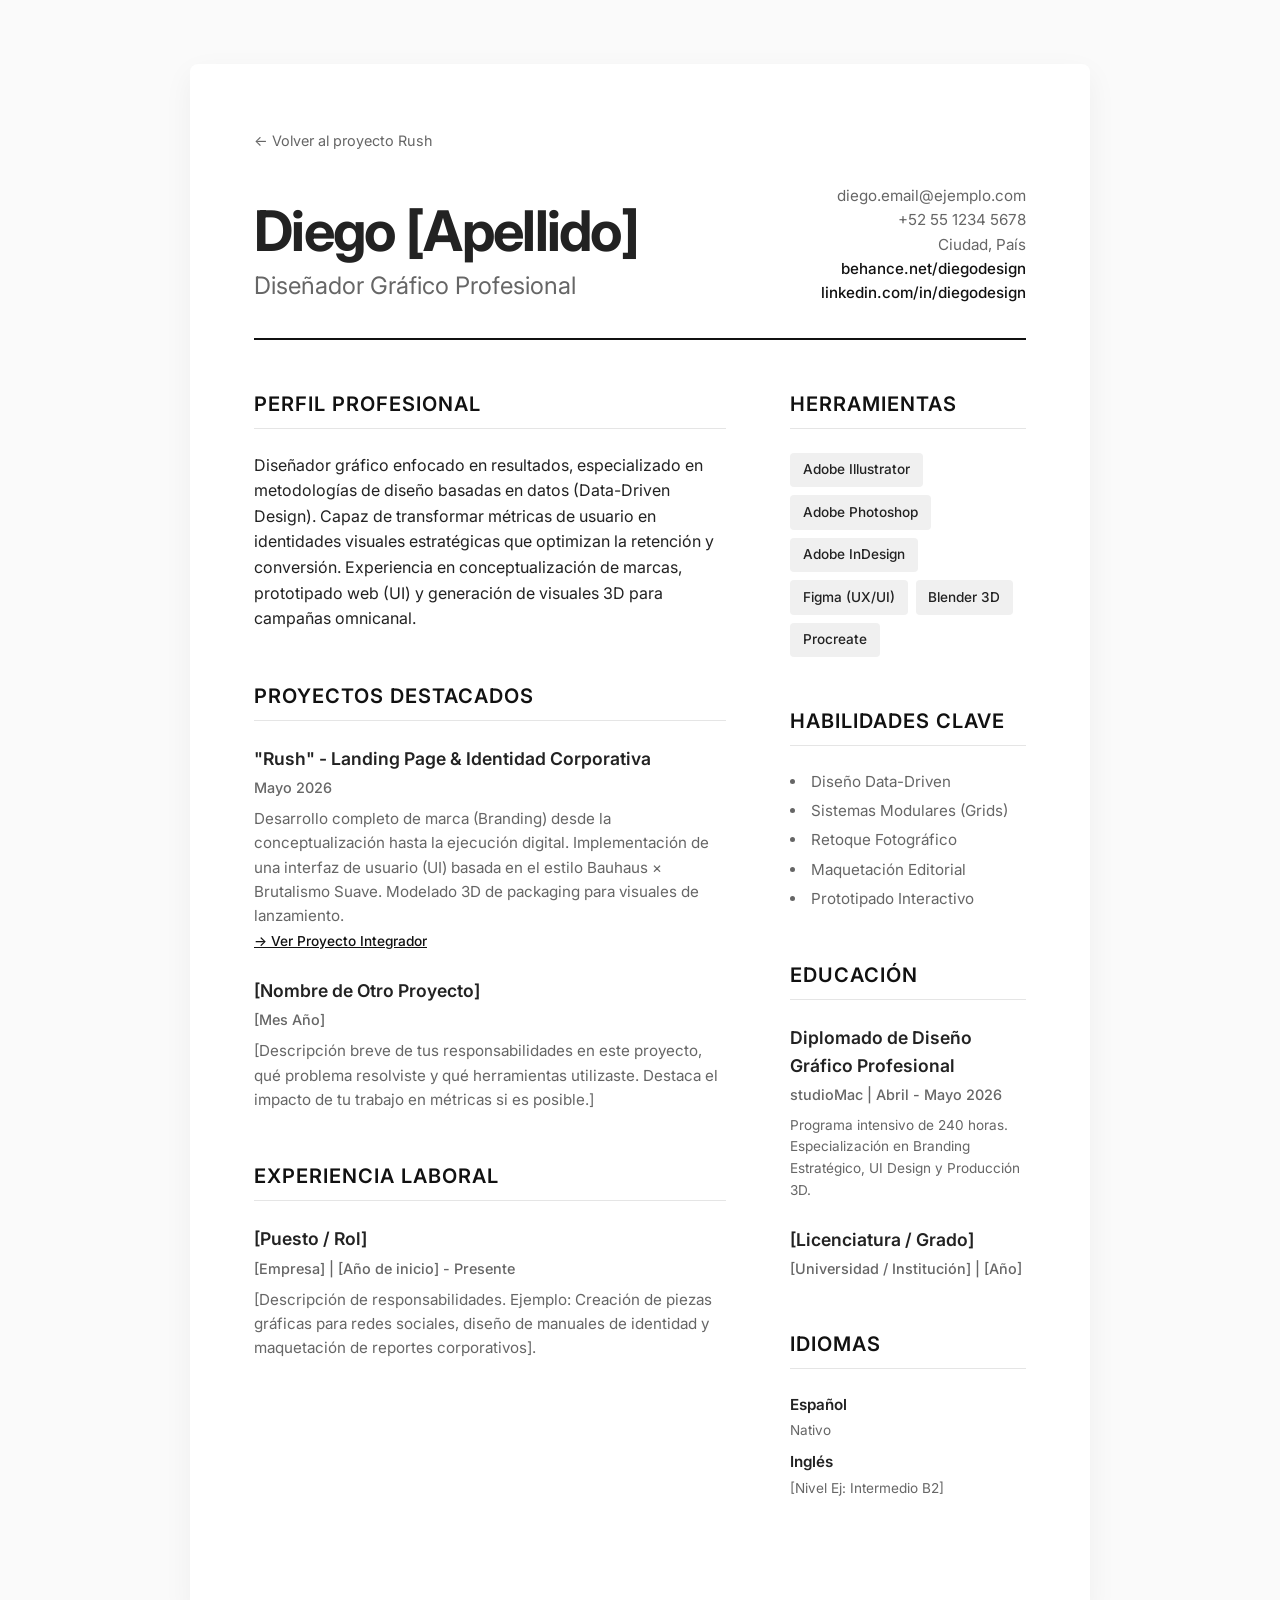
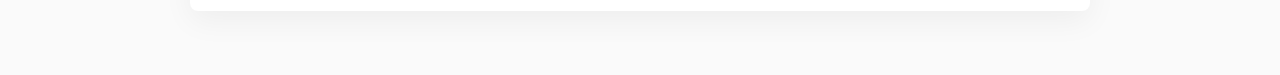
==== cv/index.html @ 5c7700f4 "Initial commit" ====
<!DOCTYPE html>
<html lang="es">
<head>
    <meta charset="UTF-8">
    <meta name="viewport" content="width=device-width, initial-scale=1.0">
    <title>CV | Diego - Diseñador Gráfico</title>
    <meta name="description" content="Currículum Vitae de Diego, Diseñador Gráfico Profesional.">
    <link rel="stylesheet" href="css/cv-style.css">
</head>
<body>
    <div class="cv-container">
        <a href="../index.html" class="return-link">← Volver al proyecto Rush</a>
        
        <header class="cv-header">
            <div class="cv-title">
                <h1>Diego [Apellido]</h1>
                <h2>Diseñador Gráfico Profesional</h2>
            </div>
            <div class="cv-contact">
                <p>diego.email@ejemplo.com</p>
                <p>+52 55 1234 5678</p>
                <p>Ciudad, País</p>
                <p><a href="#" target="_blank">behance.net/diegodesign</a></p>
                <p><a href="#" target="_blank">linkedin.com/in/diegodesign</a></p>
            </div>
        </header>

        <div class="cv-grid">
            <!-- Left Column: Experience & Projects -->
            <main>
                <section class="cv-section">
                    <h3>Perfil Profesional</h3>
                    <p>
                        Diseñador gráfico enfocado en resultados, especializado en metodologías de diseño basadas en datos (Data-Driven Design). Capaz de transformar métricas de usuario en identidades visuales estratégicas que optimizan la retención y conversión. Experiencia en conceptualización de marcas, prototipado web (UI) y generación de visuales 3D para campañas omnicanal.
                    </p>
                </section>

                <section class="cv-section">
                    <h3>Proyectos Destacados</h3>
                    <div class="cv-item">
                        <h4>"Rush" - Landing Page & Identidad Corporativa</h4>
                        <p class="date">Mayo 2026</p>
                        <p>
                            Desarrollo completo de marca (Branding) desde la conceptualización hasta la ejecución digital. Implementación de una interfaz de usuario (UI) basada en el estilo Bauhaus × Brutalismo Suave. Modelado 3D de packaging para visuales de lanzamiento. 
                            <br><a href="../index.html" style="color: var(--cv-accent); font-weight: 500; font-size: 0.9em;">→ Ver Proyecto Integrador</a>
                        </p>
                    </div>
                    <div class="cv-item">
                        <h4>[Nombre de Otro Proyecto]</h4>
                        <p class="date">[Mes Año]</p>
                        <p>
                            [Descripción breve de tus responsabilidades en este proyecto, qué problema resolviste y qué herramientas utilizaste. Destaca el impacto de tu trabajo en métricas si es posible.]
                        </p>
                    </div>
                </section>

                <section class="cv-section">
                    <h3>Experiencia Laboral</h3>
                    <div class="cv-item">
                        <h4>[Puesto / Rol]</h4>
                        <p class="date">[Empresa] | [Año de inicio] - Presente</p>
                        <p>
                            [Descripción de responsabilidades. Ejemplo: Creación de piezas gráficas para redes sociales, diseño de manuales de identidad y maquetación de reportes corporativos].
                        </p>
                    </div>
                </section>
            </main>

            <!-- Right Column: Skills & Education -->
            <aside>
                <section class="cv-section">
                    <h3>Herramientas</h3>
                    <div class="skills-list">
                        <span class="skill-tag">Adobe Illustrator</span>
                        <span class="skill-tag">Adobe Photoshop</span>
                        <span class="skill-tag">Adobe InDesign</span>
                        <span class="skill-tag">Figma (UX/UI)</span>
                        <span class="skill-tag">Blender 3D</span>
                        <span class="skill-tag">Procreate</span>
                    </div>
                </section>

                <section class="cv-section">
                    <h3>Habilidades Clave</h3>
                    <ul style="list-style-position: inside; color: var(--cv-text-light); font-size: 0.95rem;">
                        <li style="margin-bottom: 0.3rem;">Diseño Data-Driven</li>
                        <li style="margin-bottom: 0.3rem;">Sistemas Modulares (Grids)</li>
                        <li style="margin-bottom: 0.3rem;">Retoque Fotográfico</li>
                        <li style="margin-bottom: 0.3rem;">Maquetación Editorial</li>
                        <li style="margin-bottom: 0.3rem;">Prototipado Interactivo</li>
                    </ul>
                </section>

                <section class="cv-section">
                    <h3>Educación</h3>
                    <div class="cv-item">
                        <h4>Diplomado de Diseño Gráfico Profesional</h4>
                        <p class="date">studioMac | Abril - Mayo 2026</p>
                        <p style="font-size: 0.85rem;">Programa intensivo de 240 horas. Especialización en Branding Estratégico, UI Design y Producción 3D.</p>
                    </div>
                    <div class="cv-item">
                        <h4>[Licenciatura / Grado]</h4>
                        <p class="date">[Universidad / Institución] | [Año]</p>
                    </div>
                </section>
                
                <section class="cv-section">
                    <h3>Idiomas</h3>
                    <div class="cv-item" style="margin-bottom: 0.5rem;">
                        <h4 style="font-size: 0.95rem;">Español</h4>
                        <p style="font-size: 0.85rem;">Nativo</p>
                    </div>
                    <div class="cv-item">
                        <h4 style="font-size: 0.95rem;">Inglés</h4>
                        <p style="font-size: 0.85rem;">[Nivel Ej: Intermedio B2]</p>
                    </div>
                </section>
            </aside>
        </div>
    </div>
</body>
</html>
---- cv/css/cv-style.css ----
@import url('https://fonts.googleapis.com/css2?family=Inter:wght@300;400;500;600;700&display=swap');

:root {
  --cv-bg: #FAFAFA;
  --cv-text: #222222;
  --cv-text-light: #666666;
  --cv-accent: #111111;
  --cv-border: #E5E5E5;
}

* {
  box-sizing: border-box;
  margin: 0;
  padding: 0;
}

body {
  background-color: var(--cv-bg);
  color: var(--cv-text);
  font-family: 'Inter', sans-serif;
  line-height: 1.6;
  -webkit-font-smoothing: antialiased;
}

.cv-container {
  max-width: 900px;
  margin: 4rem auto;
  background: #FFFFFF;
  padding: 4rem;
  box-shadow: 0 10px 30px rgba(0,0,0,0.05);
  border-radius: 8px;
}

/* Header */
.cv-header {
  border-bottom: 2px solid var(--cv-accent);
  padding-bottom: 2rem;
  margin-bottom: 3rem;
  display: flex;
  justify-content: space-between;
  align-items: flex-end;
}

.cv-title h1 {
  font-size: 3.5rem;
  font-weight: 700;
  letter-spacing: -0.03em;
  margin-bottom: 0.5rem;
  line-height: 1;
}

.cv-title h2 {
  font-size: 1.5rem;
  font-weight: 400;
  color: var(--cv-text-light);
}

.cv-contact {
  text-align: right;
  font-size: 0.95rem;
  color: var(--cv-text-light);
}

.cv-contact a {
  color: var(--cv-accent);
  text-decoration: none;
  font-weight: 500;
}

.cv-contact a:hover {
  text-decoration: underline;
}

/* Grid Layout */
.cv-grid {
  display: grid;
  grid-template-columns: 2fr 1fr;
  gap: 4rem;
}

/* Sections */
.cv-section {
  margin-bottom: 3rem;
}

.cv-section h3 {
  font-size: 1.25rem;
  font-weight: 600;
  text-transform: uppercase;
  letter-spacing: 0.05em;
  margin-bottom: 1.5rem;
  color: var(--cv-accent);
  border-bottom: 1px solid var(--cv-border);
  padding-bottom: 0.5rem;
}

/* Items */
.cv-item {
  margin-bottom: 1.5rem;
}

.cv-item h4 {
  font-size: 1.1rem;
  font-weight: 600;
  margin-bottom: 0.2rem;
}

.cv-item .date {
  font-size: 0.9rem;
  color: var(--cv-text-light);
  margin-bottom: 0.5rem;
  font-weight: 500;
}

.cv-item p {
  font-size: 0.95rem;
  color: var(--cv-text-light);
}

/* Skills Tags */
.skills-list {
  display: flex;
  flex-wrap: wrap;
  gap: 0.5rem;
}

.skill-tag {
  background: #F0F0F0;
  color: var(--cv-text);
  padding: 0.4rem 0.8rem;
  border-radius: 4px;
  font-size: 0.85rem;
  font-weight: 500;
}

/* Return Link */
.return-link {
  display: inline-block;
  margin-bottom: 2rem;
  color: var(--cv-text-light);
  text-decoration: none;
  font-size: 0.9rem;
}
.return-link:hover {
  color: var(--cv-accent);
}

/* Responsive */
@media (max-width: 768px) {
  .cv-container {
    margin: 0;
    padding: 2rem;
    border-radius: 0;
  }
  .cv-header {
    flex-direction: column;
    align-items: flex-start;
    gap: 1rem;
  }
  .cv-contact {
    text-align: left;
  }
  .cv-grid {
    grid-template-columns: 1fr;
    gap: 2rem;
  }
}
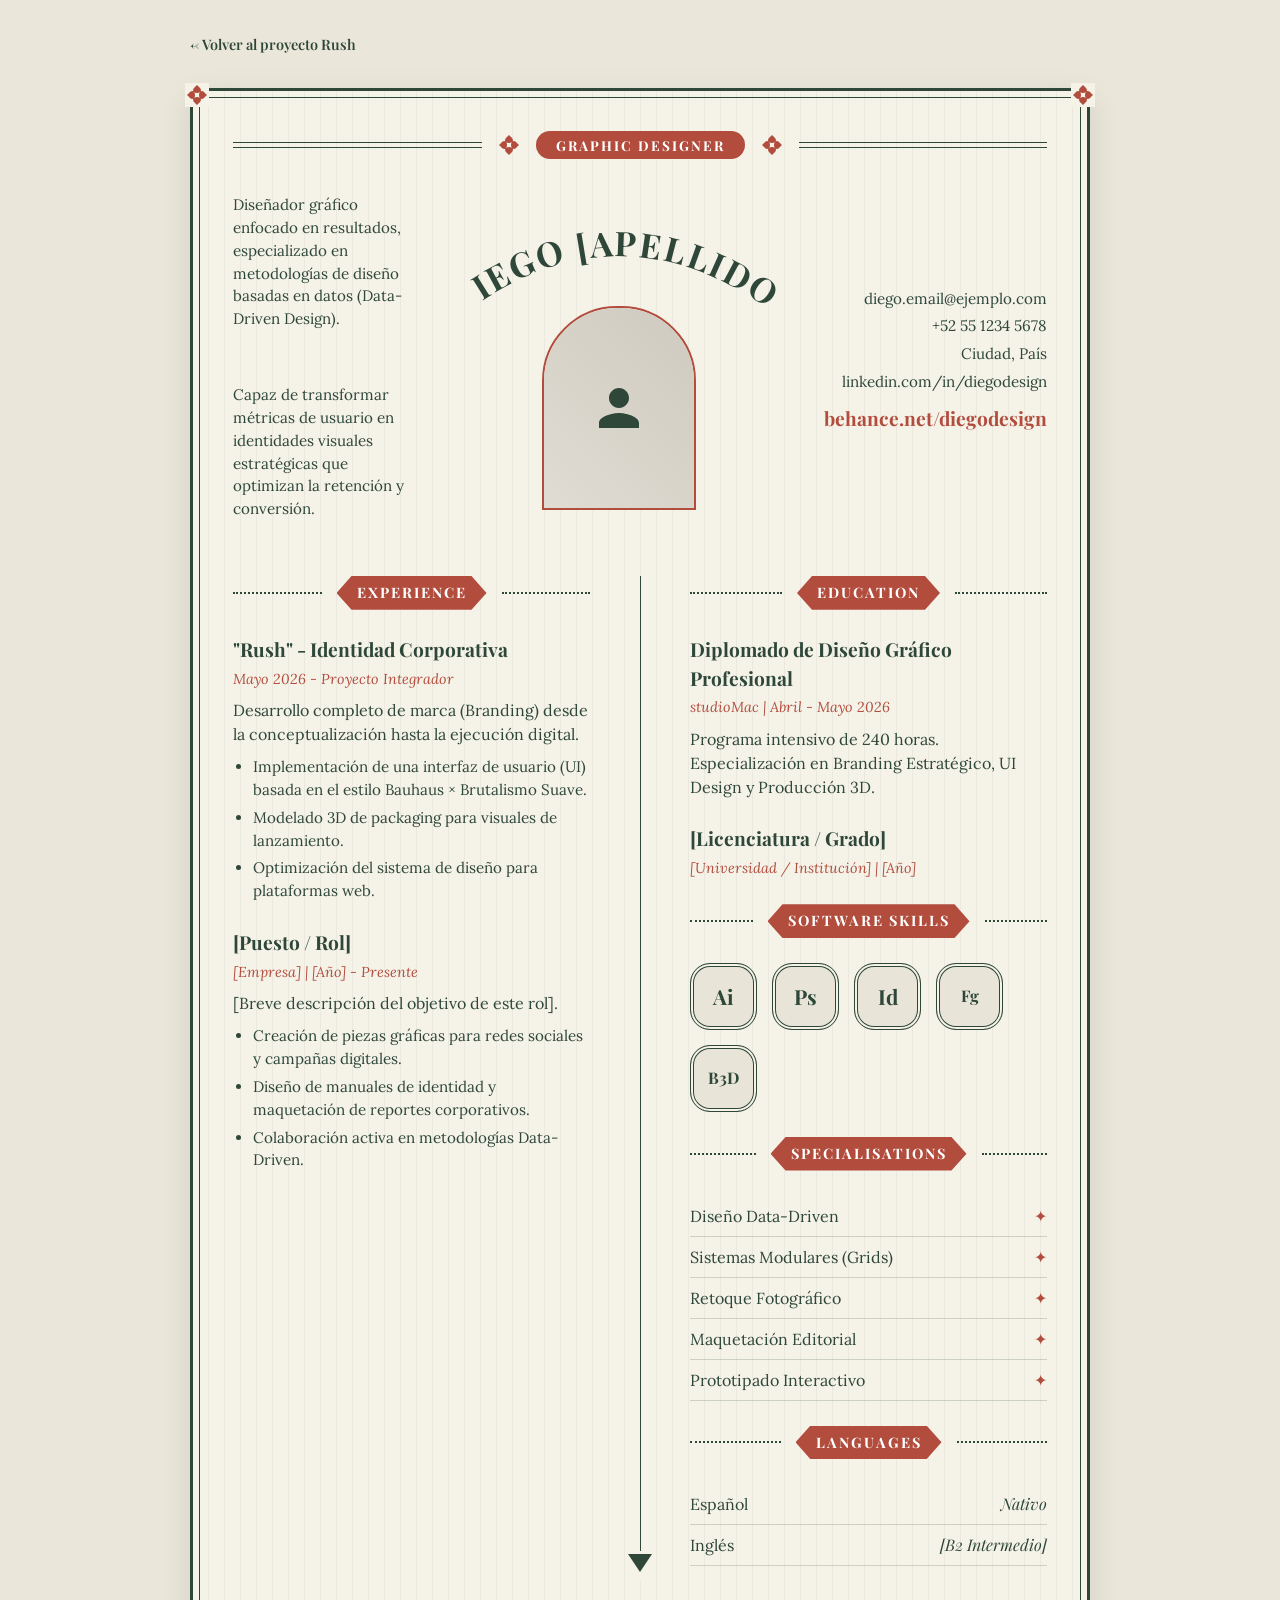
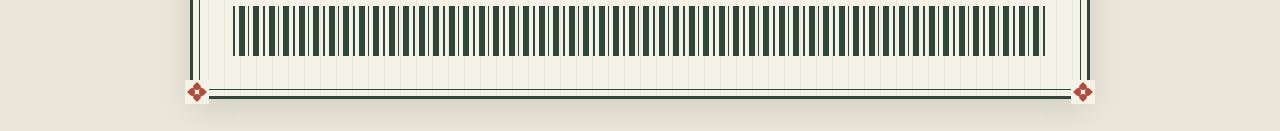
==== commit 70355226: "feat: redesign CV layout with new aesthetic, add image assets, and update project documentation." ====
--- a/cv/index.html
+++ b/cv/index.html
@@ -8,114 +8,148 @@
     <link rel="stylesheet" href="css/cv-style.css">
 </head>
 <body>
-    <div class="cv-container">
+    <div>
         <a href="../index.html" class="return-link">← Volver al proyecto Rush</a>
         
-        <header class="cv-header">
-            <div class="cv-title">
-                <h1>Diego [Apellido]</h1>
-                <h2>Diseñador Gráfico Profesional</h2>
+        <div class="cv-wrapper">
+            <!-- Corner Flowers SVG -->
+            <svg class="corner top-left flower-icon" viewBox="0 0 24 24"><path d="M12 2C10.5 4 8 5 8 7C8 9 10 10 12 10C14 10 16 9 16 7C16 5 13.5 4 12 2ZM12 22C13.5 20 16 19 16 17C16 15 14 14 12 14C10 14 8 15 8 17C8 19 10.5 20 12 22ZM2 12C4 13.5 5 16 7 16C9 16 10 14 10 12C10 10 9 8 7 8C5 8 4 10.5 2 12ZM22 12C20 10.5 19 8 17 8C15 8 14 10 14 12C14 14 15 16 17 16C19 16 20 13.5 22 12Z" /></svg>
+            <svg class="corner top-right flower-icon" viewBox="0 0 24 24"><path d="M12 2C10.5 4 8 5 8 7C8 9 10 10 12 10C14 10 16 9 16 7C16 5 13.5 4 12 2ZM12 22C13.5 20 16 19 16 17C16 15 14 14 12 14C10 14 8 15 8 17C8 19 10.5 20 12 22ZM2 12C4 13.5 5 16 7 16C9 16 10 14 10 12C10 10 9 8 7 8C5 8 4 10.5 2 12ZM22 12C20 10.5 19 8 17 8C15 8 14 10 14 12C14 14 15 16 17 16C19 16 20 13.5 22 12Z" /></svg>
+            <svg class="corner bottom-left flower-icon" viewBox="0 0 24 24"><path d="M12 2C10.5 4 8 5 8 7C8 9 10 10 12 10C14 10 16 9 16 7C16 5 13.5 4 12 2ZM12 22C13.5 20 16 19 16 17C16 15 14 14 12 14C10 14 8 15 8 17C8 19 10.5 20 12 22ZM2 12C4 13.5 5 16 7 16C9 16 10 14 10 12C10 10 9 8 7 8C5 8 4 10.5 2 12ZM22 12C20 10.5 19 8 17 8C15 8 14 10 14 12C14 14 15 16 17 16C19 16 20 13.5 22 12Z" /></svg>
+            <svg class="corner bottom-right flower-icon" viewBox="0 0 24 24"><path d="M12 2C10.5 4 8 5 8 7C8 9 10 10 12 10C14 10 16 9 16 7C16 5 13.5 4 12 2ZM12 22C13.5 20 16 19 16 17C16 15 14 14 12 14C10 14 8 15 8 17C8 19 10.5 20 12 22ZM2 12C4 13.5 5 16 7 16C9 16 10 14 10 12C10 10 9 8 7 8C5 8 4 10.5 2 12ZM22 12C20 10.5 19 8 17 8C15 8 14 10 14 12C14 14 15 16 17 16C19 16 20 13.5 22 12Z" /></svg>
+
+            <div class="sunburst-bg"></div>
+            
+            <div class="top-banner">
+                <svg class="flower-icon" viewBox="0 0 24 24"><path d="M12 2C10.5 4 8 5 8 7C8 9 10 10 12 10C14 10 16 9 16 7C16 5 13.5 4 12 2ZM12 22C13.5 20 16 19 16 17C16 15 14 14 12 14C10 14 8 15 8 17C8 19 10.5 20 12 22ZM2 12C4 13.5 5 16 7 16C9 16 10 14 10 12C10 10 9 8 7 8C5 8 4 10.5 2 12ZM22 12C20 10.5 19 8 17 8C15 8 14 10 14 12C14 14 15 16 17 16C19 16 20 13.5 22 12Z" /></svg>
+                <div class="pill">GRAPHIC DESIGNER</div>
+                <svg class="flower-icon" viewBox="0 0 24 24"><path d="M12 2C10.5 4 8 5 8 7C8 9 10 10 12 10C14 10 16 9 16 7C16 5 13.5 4 12 2ZM12 22C13.5 20 16 19 16 17C16 15 14 14 12 14C10 14 8 15 8 17C8 19 10.5 20 12 22ZM2 12C4 13.5 5 16 7 16C9 16 10 14 10 12C10 10 9 8 7 8C5 8 4 10.5 2 12ZM22 12C20 10.5 19 8 17 8C15 8 14 10 14 12C14 14 15 16 17 16C19 16 20 13.5 22 12Z" /></svg>
             </div>
-            <div class="cv-contact">
-                <p>diego.email@ejemplo.com</p>
-                <p>+52 55 1234 5678</p>
-                <p>Ciudad, País</p>
-                <p><a href="#" target="_blank">behance.net/diegodesign</a></p>
-                <p><a href="#" target="_blank">linkedin.com/in/diegodesign</a></p>
-            </div>
-        </header>
 
-        <div class="cv-grid">
-            <!-- Left Column: Experience & Projects -->
-            <main>
-                <section class="cv-section">
-                    <h3>Perfil Profesional</h3>
-                    <p>
-                        Diseñador gráfico enfocado en resultados, especializado en metodologías de diseño basadas en datos (Data-Driven Design). Capaz de transformar métricas de usuario en identidades visuales estratégicas que optimizan la retención y conversión. Experiencia en conceptualización de marcas, prototipado web (UI) y generación de visuales 3D para campañas omnicanal.
-                    </p>
-                </section>
+            <header class="cv-header">
+                <div class="header-left">
+                    <p>Diseñador gráfico enfocado en resultados, especializado en metodologías de diseño basadas en datos (Data-Driven Design).</p>
+                    <br>
+                    <p>Capaz de transformar métricas de usuario en identidades visuales estratégicas que optimizan la retención y conversión.</p>
+                </div>
+                
+                <div class="header-center">
+                    <svg viewBox="0 0 350 110" width="350" height="110">
+                        <path id="curve" d="M 30 100 Q 175 0 320 100" fill="transparent"/>
+                        <text>
+                            <textPath href="#curve" startOffset="50%" text-anchor="middle" font-family="'Playfair Display', serif" font-weight="700" font-size="34" fill="var(--dark-green)" letter-spacing="2">
+                                DIEGO [APELLIDO]
+                            </textPath>
+                        </text>
+                    </svg>
+                    <div class="photo-container">
+                        <!-- Placeholder that fits the vintage aesthetic -->
+                        <div style="width: 100%; height: 100%; background: linear-gradient(45deg, #e0dcd3, #cfcabf); display: flex; align-items: center; justify-content: center;">
+                            <svg width="60" height="60" viewBox="0 0 24 24" fill="var(--dark-green)"><path d="M12 12c2.21 0 4-1.79 4-4s-1.79-4-4-4-4 1.79-4 4 1.79 4 4 4zm0 2c-2.67 0-8 1.34-8 4v2h16v-2c0-2.66-5.33-4-8-4z"/></svg>
+                        </div>
+                    </div>
+                </div>
 
-                <section class="cv-section">
-                    <h3>Proyectos Destacados</h3>
+                <div class="header-right">
+                    <p>diego.email@ejemplo.com</p>
+                    <p>+52 55 1234 5678</p>
+                    <p>Ciudad, País</p>
+                    <p>linkedin.com/in/diegodesign</p>
+                    <a href="https://behance.net/diegodesign" target="_blank" class="website">behance.net/diegodesign</a>
+                </div>
+            </header>
+
+            <div class="cv-main-content">
+                <!-- Left Column -->
+                <div class="left-col">
+                    <div class="section-banner-container">
+                        <div class="section-banner">EXPERIENCE</div>
+                    </div>
+
                     <div class="cv-item">
-                        <h4>"Rush" - Landing Page & Identidad Corporativa</h4>
-                        <p class="date">Mayo 2026</p>
-                        <p>
-                            Desarrollo completo de marca (Branding) desde la conceptualización hasta la ejecución digital. Implementación de una interfaz de usuario (UI) basada en el estilo Bauhaus × Brutalismo Suave. Modelado 3D de packaging para visuales de lanzamiento. 
-                            <br><a href="../index.html" style="color: var(--cv-accent); font-weight: 500; font-size: 0.9em;">→ Ver Proyecto Integrador</a>
-                        </p>
+                        <h4>"Rush" - Identidad Corporativa</h4>
+                        <p class="date">Mayo 2026 - Proyecto Integrador</p>
+                        <p>Desarrollo completo de marca (Branding) desde la conceptualización hasta la ejecución digital.</p>
+                        <ul>
+                            <li>Implementación de una interfaz de usuario (UI) basada en el estilo Bauhaus × Brutalismo Suave.</li>
+                            <li>Modelado 3D de packaging para visuales de lanzamiento.</li>
+                            <li>Optimización del sistema de diseño para plataformas web.</li>
+                        </ul>
                     </div>
-                    <div class="cv-item">
-                        <h4>[Nombre de Otro Proyecto]</h4>
-                        <p class="date">[Mes Año]</p>
-                        <p>
-                            [Descripción breve de tus responsabilidades en este proyecto, qué problema resolviste y qué herramientas utilizaste. Destaca el impacto de tu trabajo en métricas si es posible.]
-                        </p>
-                    </div>
-                </section>
 
-                <section class="cv-section">
-                    <h3>Experiencia Laboral</h3>
                     <div class="cv-item">
                         <h4>[Puesto / Rol]</h4>
-                        <p class="date">[Empresa] | [Año de inicio] - Presente</p>
-                        <p>
-                            [Descripción de responsabilidades. Ejemplo: Creación de piezas gráficas para redes sociales, diseño de manuales de identidad y maquetación de reportes corporativos].
-                        </p>
+                        <p class="date">[Empresa] | [Año] - Presente</p>
+                        <p>[Breve descripción del objetivo de este rol].</p>
+                        <ul>
+                            <li>Creación de piezas gráficas para redes sociales y campañas digitales.</li>
+                            <li>Diseño de manuales de identidad y maquetación de reportes corporativos.</li>
+                            <li>Colaboración activa en metodologías Data-Driven.</li>
+                        </ul>
                     </div>
-                </section>
-            </main>
+                </div>
 
-            <!-- Right Column: Skills & Education -->
-            <aside>
-                <section class="cv-section">
-                    <h3>Herramientas</h3>
-                    <div class="skills-list">
-                        <span class="skill-tag">Adobe Illustrator</span>
-                        <span class="skill-tag">Adobe Photoshop</span>
-                        <span class="skill-tag">Adobe InDesign</span>
-                        <span class="skill-tag">Figma (UX/UI)</span>
-                        <span class="skill-tag">Blender 3D</span>
-                        <span class="skill-tag">Procreate</span>
+                <!-- Vertical Divider -->
+                <div class="vertical-divider-container">
+                    <div class="vertical-divider">
+                        <div class="v-shape">
+                            <svg viewBox="0 0 24 24" width="24" height="24" fill="var(--dark-green)">
+                                <path d="M12 21l-12-18h24z"/>
+                            </svg>
+                        </div>
                     </div>
-                </section>
+                </div>
 
-                <section class="cv-section">
-                    <h3>Habilidades Clave</h3>
-                    <ul style="list-style-position: inside; color: var(--cv-text-light); font-size: 0.95rem;">
-                        <li style="margin-bottom: 0.3rem;">Diseño Data-Driven</li>
-                        <li style="margin-bottom: 0.3rem;">Sistemas Modulares (Grids)</li>
-                        <li style="margin-bottom: 0.3rem;">Retoque Fotográfico</li>
-                        <li style="margin-bottom: 0.3rem;">Maquetación Editorial</li>
-                        <li style="margin-bottom: 0.3rem;">Prototipado Interactivo</li>
-                    </ul>
-                </section>
-
-                <section class="cv-section">
-                    <h3>Educación</h3>
+                <!-- Right Column -->
+                <div class="right-col">
+                    <div class="section-banner-container">
+                        <div class="section-banner">EDUCATION</div>
+                    </div>
+                    
                     <div class="cv-item">
                         <h4>Diplomado de Diseño Gráfico Profesional</h4>
                         <p class="date">studioMac | Abril - Mayo 2026</p>
-                        <p style="font-size: 0.85rem;">Programa intensivo de 240 horas. Especialización en Branding Estratégico, UI Design y Producción 3D.</p>
+                        <p>Programa intensivo de 240 horas. Especialización en Branding Estratégico, UI Design y Producción 3D.</p>
                     </div>
                     <div class="cv-item">
                         <h4>[Licenciatura / Grado]</h4>
                         <p class="date">[Universidad / Institución] | [Año]</p>
                     </div>
-                </section>
-                
-                <section class="cv-section">
-                    <h3>Idiomas</h3>
-                    <div class="cv-item" style="margin-bottom: 0.5rem;">
-                        <h4 style="font-size: 0.95rem;">Español</h4>
-                        <p style="font-size: 0.85rem;">Nativo</p>
+
+                    <div class="section-banner-container">
+                        <div class="section-banner">SOFTWARE SKILLS</div>
                     </div>
-                    <div class="cv-item">
-                        <h4 style="font-size: 0.95rem;">Inglés</h4>
-                        <p style="font-size: 0.85rem;">[Nivel Ej: Intermedio B2]</p>
+                    <div class="skills-cluster">
+                        <div class="skill-icon">Ai</div>
+                        <div class="skill-icon">Ps</div>
+                        <div class="skill-icon">Id</div>
+                        <div class="skill-icon" style="font-size: 1rem;">Fg</div>
+                        <div class="skill-icon" style="font-size: 1rem;">B3D</div>
                     </div>
-                </section>
-            </aside>
+
+                    <div class="section-banner-container">
+                        <div class="section-banner">SPECIALISATIONS</div>
+                    </div>
+                    <ul class="tags-list" style="margin-bottom: 25px;">
+                        <li><span>Diseño Data-Driven</span> <span style="color: var(--primary-red);">✦</span></li>
+                        <li><span>Sistemas Modulares (Grids)</span> <span style="color: var(--primary-red);">✦</span></li>
+                        <li><span>Retoque Fotográfico</span> <span style="color: var(--primary-red);">✦</span></li>
+                        <li><span>Maquetación Editorial</span> <span style="color: var(--primary-red);">✦</span></li>
+                        <li><span>Prototipado Interactivo</span> <span style="color: var(--primary-red);">✦</span></li>
+                    </ul>
+
+                    <div class="section-banner-container">
+                        <div class="section-banner">LANGUAGES</div>
+                    </div>
+                    <ul class="tags-list">
+                        <li><span>Español</span> <span style="font-style: italic; font-family: 'Playfair Display', serif;">Nativo</span></li>
+                        <li><span>Inglés</span> <span style="font-style: italic; font-family: 'Playfair Display', serif;">[B2 Intermedio]</span></li>
+                    </ul>
+                </div>
+            </div>
+
+            <!-- Bottom Barcode Pattern -->
+            <div class="barcode-footer"></div>
         </div>
     </div>
 </body>
--- a/cv/css/cv-style.css
+++ b/cv/css/cv-style.css
@@ -1,167 +1,325 @@
-@import url('https://fonts.googleapis.com/css2?family=Inter:wght@300;400;500;600;700&display=swap');
+@import url('https://fonts.googleapis.com/css2?family=Playfair+Display:ital,wght@0,400;0,600;0,700;1,400&family=Lora:wght@400;500;600&display=swap');
 
 :root {
-  --cv-bg: #FAFAFA;
-  --cv-text: #222222;
-  --cv-text-light: #666666;
-  --cv-accent: #111111;
-  --cv-border: #E5E5E5;
-}
-
-* {
+  --bg-color: #F5F2E8;
+  --primary-red: #B24C3D;
+  --dark-green: #2E4739;
+  --pill-text: #FFFFFF;
+}
+
+body {
+  background-color: #EAE6D9; /* A slightly darker background outside the CV */
+  color: var(--dark-green);
+  font-family: 'Lora', serif;
+  margin: 0;
+  padding: 2rem;
+  display: flex;
+  justify-content: center;
+  line-height: 1.5;
+  -webkit-font-smoothing: antialiased;
+}
+
+.cv-wrapper {
+  width: 100%;
+  max-width: 900px;
+  border: 3px solid var(--dark-green);
+  position: relative;
+  padding: 40px;
+  background-color: var(--bg-color);
+  box-shadow: 0 10px 30px rgba(0,0,0,0.1);
   box-sizing: border-box;
-  margin: 0;
-  padding: 0;
-}
-
-body {
-  background-color: var(--cv-bg);
-  color: var(--cv-text);
-  font-family: 'Inter', sans-serif;
-  line-height: 1.6;
-  -webkit-font-smoothing: antialiased;
-}
-
-.cv-container {
-  max-width: 900px;
-  margin: 4rem auto;
-  background: #FFFFFF;
-  padding: 4rem;
-  box-shadow: 0 10px 30px rgba(0,0,0,0.05);
-  border-radius: 8px;
-}
-
-/* Header */
+}
+
+/* Double border effect */
+.cv-wrapper::before {
+  content: "";
+  position: absolute;
+  top: 6px;
+  left: 6px;
+  right: 6px;
+  bottom: 6px;
+  border: 1px solid var(--dark-green);
+  pointer-events: none;
+}
+
+.corner {
+  position: absolute;
+  color: var(--primary-red);
+  font-size: 1.2rem;
+  line-height: 1;
+  background-color: var(--bg-color);
+  z-index: 10;
+}
+.top-left { top: -8px; left: -8px; }
+.top-right { top: -8px; right: -8px; }
+.bottom-left { bottom: -8px; left: -8px; }
+.bottom-right { bottom: -8px; right: -8px; }
+
+/* Flower Icon Base */
+.flower-icon {
+  width: 24px;
+  height: 24px;
+  fill: var(--primary-red);
+}
+
+/* Top Banner */
+.top-banner {
+  display: flex;
+  justify-content: center;
+  align-items: center;
+  gap: 15px;
+  margin-bottom: 20px;
+  position: relative;
+  z-index: 1;
+}
+.top-banner::before, .top-banner::after {
+  content: "";
+  flex: 1;
+  border-top: 1px solid var(--dark-green);
+  border-bottom: 1px solid var(--dark-green);
+  height: 4px;
+}
+.pill {
+  background-color: var(--primary-red);
+  color: var(--pill-text);
+  padding: 4px 20px;
+  border-radius: 20px;
+  font-family: 'Playfair Display', serif;
+  font-weight: 700;
+  font-size: 0.85rem;
+  letter-spacing: 2px;
+}
+
+/* Header Grid */
 .cv-header {
-  border-bottom: 2px solid var(--cv-accent);
-  padding-bottom: 2rem;
-  margin-bottom: 3rem;
-  display: flex;
-  justify-content: space-between;
-  align-items: flex-end;
-}
-
-.cv-title h1 {
-  font-size: 3.5rem;
-  font-weight: 700;
-  letter-spacing: -0.03em;
-  margin-bottom: 0.5rem;
-  line-height: 1;
-}
-
-.cv-title h2 {
-  font-size: 1.5rem;
-  font-weight: 400;
-  color: var(--cv-text-light);
-}
-
-.cv-contact {
+  display: grid;
+  grid-template-columns: 1fr auto 1fr;
+  gap: 30px;
+  align-items: center;
+  margin-bottom: 40px;
+  position: relative;
+}
+
+/* Sunburst background effect */
+.sunburst-bg {
+  position: absolute;
+  top: 0;
+  left: 0;
+  right: 0;
+  bottom: 0;
+  background-image: repeating-linear-gradient(90deg, transparent, transparent 15px, rgba(46,71,57,0.05) 15px, rgba(46,71,57,0.05) 16px);
+  z-index: 0;
+  pointer-events: none;
+}
+
+.header-left, .header-center, .header-right {
+  position: relative;
+  z-index: 1;
+}
+
+.header-left {
+  font-size: 0.95rem;
+  text-align: left;
+}
+.header-center {
+  text-align: center;
+  display: flex;
+  flex-direction: column;
+  align-items: center;
+}
+.photo-container {
+  width: 150px;
+  height: 200px;
+  border: 2px solid var(--primary-red);
+  border-radius: 75px 75px 0 0;
+  overflow: hidden;
+  background-color: #e0dcd3;
+  margin-top: -10px; /* pull up under arched text */
+}
+.photo-container img {
+  width: 100%;
+  height: 100%;
+  object-fit: cover;
+}
+.header-right {
   text-align: right;
   font-size: 0.95rem;
-  color: var(--cv-text-light);
-}
-
-.cv-contact a {
-  color: var(--cv-accent);
+}
+.header-right p { margin: 5px 0; }
+.website {
+  font-family: 'Playfair Display', serif;
+  color: var(--primary-red);
+  font-weight: 700;
+  font-size: 1.2rem;
   text-decoration: none;
-  font-weight: 500;
-}
-
-.cv-contact a:hover {
+  display: block;
+  margin-top: 10px;
+}
+.website:hover {
   text-decoration: underline;
 }
 
-/* Grid Layout */
-.cv-grid {
-  display: grid;
-  grid-template-columns: 2fr 1fr;
-  gap: 4rem;
-}
-
-/* Sections */
-.cv-section {
-  margin-bottom: 3rem;
-}
-
-.cv-section h3 {
-  font-size: 1.25rem;
-  font-weight: 600;
-  text-transform: uppercase;
-  letter-spacing: 0.05em;
-  margin-bottom: 1.5rem;
-  color: var(--cv-accent);
-  border-bottom: 1px solid var(--cv-border);
-  padding-bottom: 0.5rem;
+/* Main Content Layout */
+.cv-main-content {
+  display: flex;
+  position: relative;
+  gap: 40px;
+}
+.left-col, .right-col {
+  flex: 1;
+}
+
+.vertical-divider-container {
+  display: flex;
+  justify-content: center;
+  width: 20px;
+}
+.vertical-divider {
+  width: 1px;
+  background-color: var(--dark-green);
+  position: relative;
+  height: 100%;
+}
+.v-shape {
+  position: absolute;
+  bottom: -15px;
+  left: -12px;
+  color: var(--dark-green);
+  background: var(--bg-color);
+  width: 25px;
+  text-align: center;
+}
+
+/* Section Banners */
+.section-banner-container {
+  display: flex;
+  align-items: center;
+  margin: 0 0 25px 0;
+  gap: 15px;
+}
+.section-banner-container::before, .section-banner-container::after {
+  content: "";
+  flex: 1;
+  border-top: 2px dotted var(--dark-green);
+}
+.section-banner {
+  background-color: var(--primary-red);
+  color: var(--pill-text);
+  font-family: 'Playfair Display', serif;
+  font-weight: 700;
+  padding: 6px 20px;
+  font-size: 0.9rem;
+  letter-spacing: 2px;
+  /* Simple hexagon shape */
+  clip-path: polygon(15px 0%, calc(100% - 15px) 0%, 100% 50%, calc(100% - 15px) 100%, 15px 100%, 0% 50%);
 }
 
 /* Items */
 .cv-item {
-  margin-bottom: 1.5rem;
-}
-
+  margin-bottom: 25px;
+}
 .cv-item h4 {
-  font-size: 1.1rem;
-  font-weight: 600;
-  margin-bottom: 0.2rem;
-}
-
+  font-family: 'Playfair Display', serif;
+  color: var(--dark-green);
+  font-size: 1.2rem;
+  margin: 0 0 5px 0;
+}
 .cv-item .date {
   font-size: 0.9rem;
-  color: var(--cv-text-light);
-  margin-bottom: 0.5rem;
-  font-weight: 500;
-}
-
+  font-style: italic;
+  margin-bottom: 8px;
+  color: var(--primary-red);
+}
 .cv-item p {
+  margin: 0 0 10px 0;
+}
+.cv-item ul {
+  padding-left: 20px;
+  margin: 0;
+}
+.cv-item li {
+  margin-bottom: 5px;
   font-size: 0.95rem;
-  color: var(--cv-text-light);
-}
-
-/* Skills Tags */
-.skills-list {
+}
+
+/* Skills Cluster */
+.skills-cluster {
   display: flex;
   flex-wrap: wrap;
-  gap: 0.5rem;
-}
-
-.skill-tag {
-  background: #F0F0F0;
-  color: var(--cv-text);
-  padding: 0.4rem 0.8rem;
-  border-radius: 4px;
-  font-size: 0.85rem;
-  font-weight: 500;
+  gap: 15px;
+  margin-bottom: 25px;
+}
+.skill-icon {
+  width: 65px;
+  height: 65px;
+  border: 1px solid var(--dark-green);
+  border-radius: 20px;
+  display: flex;
+  justify-content: center;
+  align-items: center;
+  font-family: 'Playfair Display', serif;
+  font-weight: 700;
+  font-size: 1.3rem;
+  color: var(--dark-green);
+  background-color: #E8E4D8;
+  box-shadow: inset 0 0 0 2px var(--bg-color), inset 0 0 0 3px var(--dark-green);
+}
+
+/* Tags / List Items */
+.tags-list {
+  list-style: none;
+  padding: 0;
+  margin: 0;
+}
+.tags-list li {
+  padding: 8px 0;
+  border-bottom: 1px solid rgba(46,71,57,0.2);
+  display: flex;
+  justify-content: space-between;
+}
+
+/* Barcode Footer */
+.barcode-footer {
+  margin-top: 40px;
+  height: 50px;
+  width: 100%;
+  background-image: repeating-linear-gradient(90deg, 
+    var(--dark-green) 0, var(--dark-green) 2px, 
+    transparent 2px, transparent 6px, 
+    var(--dark-green) 6px, var(--dark-green) 12px, 
+    transparent 12px, transparent 15px, 
+    var(--dark-green) 15px, var(--dark-green) 16px, 
+    transparent 16px, transparent 20px,
+    var(--dark-green) 20px, var(--dark-green) 26px,
+    transparent 26px, transparent 30px);
 }
 
 /* Return Link */
 .return-link {
   display: inline-block;
   margin-bottom: 2rem;
-  color: var(--cv-text-light);
+  color: var(--dark-green);
   text-decoration: none;
   font-size: 0.9rem;
+  font-family: 'Playfair Display', serif;
+  font-weight: 600;
 }
 .return-link:hover {
-  color: var(--cv-accent);
-}
-
-/* Responsive */
+  color: var(--primary-red);
+}
+
 @media (max-width: 768px) {
-  .cv-container {
-    margin: 0;
-    padding: 2rem;
-    border-radius: 0;
+  .cv-header {
+    grid-template-columns: 1fr;
+    text-align: center;
   }
-  .cv-header {
+  .header-left, .header-right {
+    text-align: center;
+  }
+  .cv-main-content {
     flex-direction: column;
-    align-items: flex-start;
-    gap: 1rem;
   }
-  .cv-contact {
-    text-align: left;
+  .vertical-divider-container {
+    display: none;
   }
-  .cv-grid {
-    grid-template-columns: 1fr;
-    gap: 2rem;
-  }
-}
+}
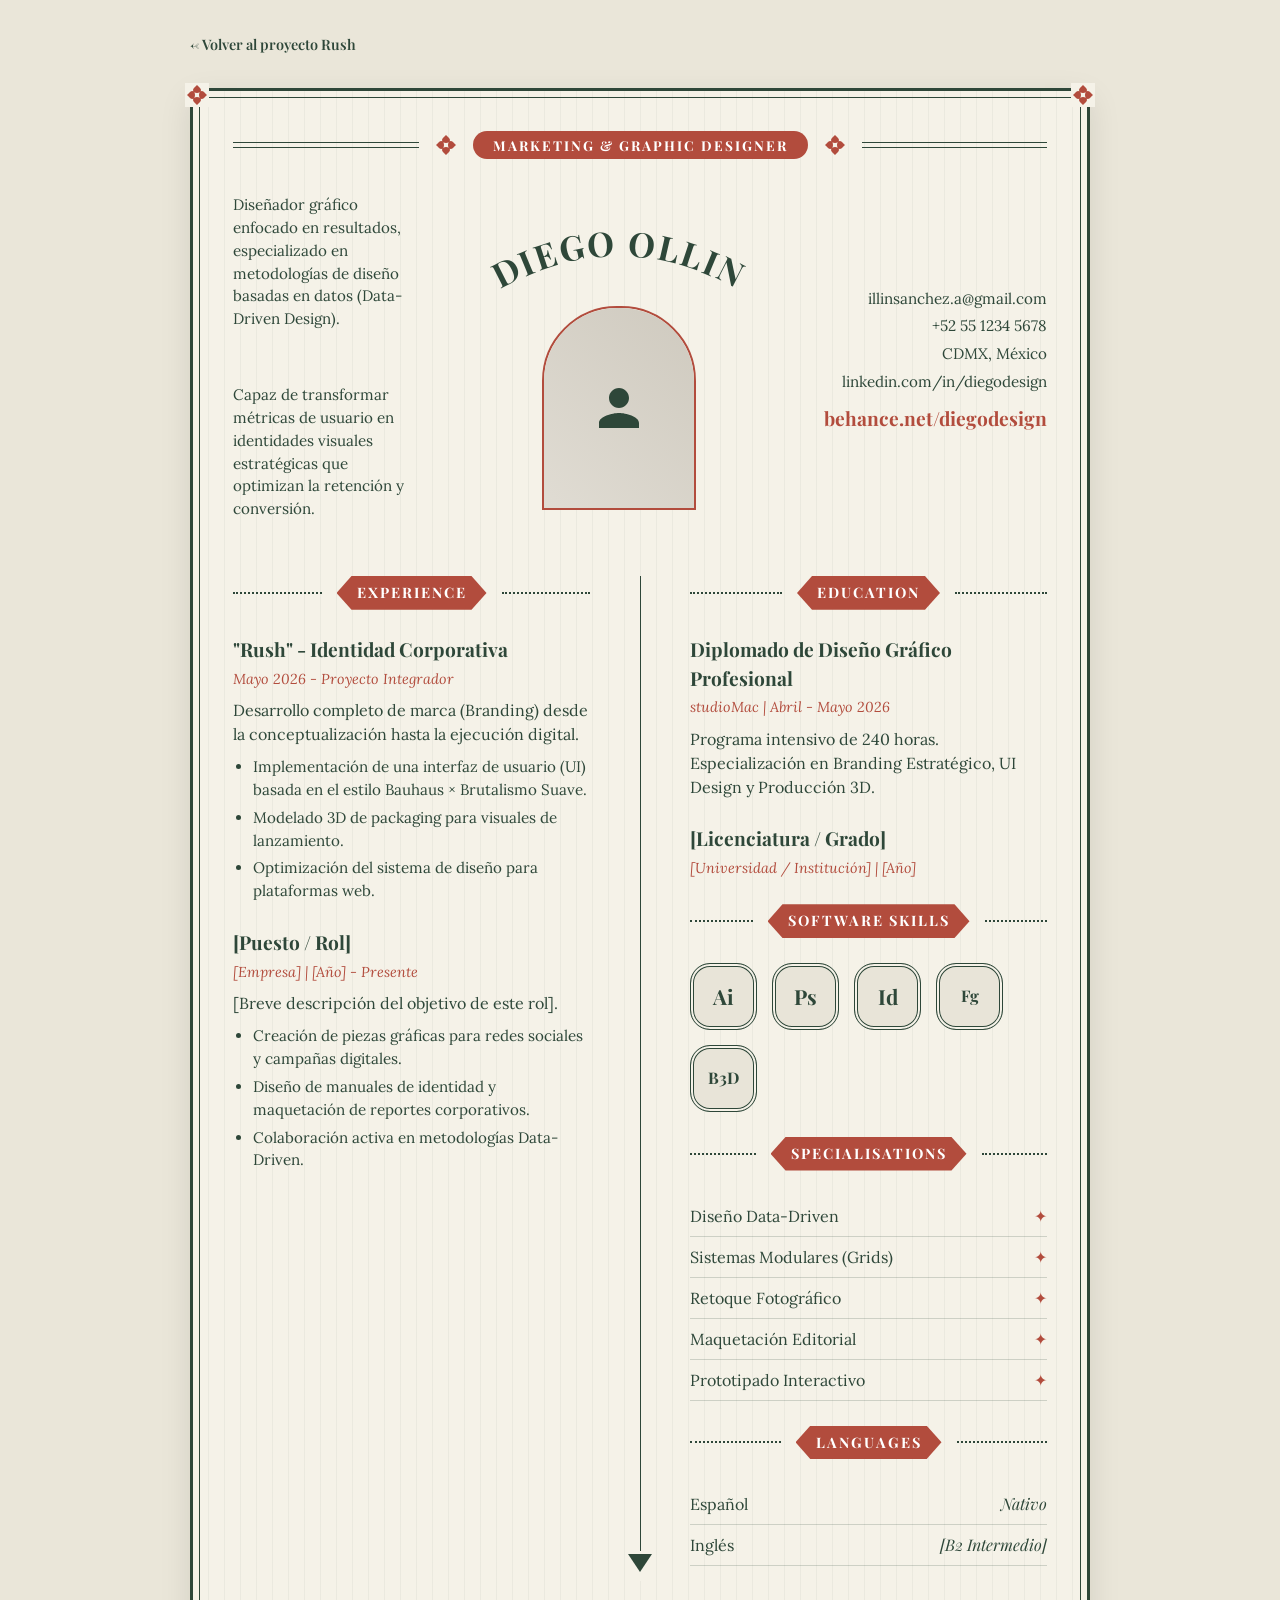
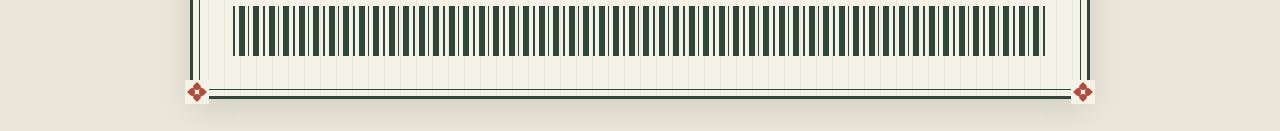
==== commit 0a6dd4eb: "feat: update personal information, professional title, and layout formatting in CV index" ====
--- a/cv/index.html
+++ b/cv/index.html
@@ -1,5 +1,6 @@
 <!DOCTYPE html>
 <html lang="es">
+
 <head>
     <meta charset="UTF-8">
     <meta name="viewport" content="width=device-width, initial-scale=1.0">
@@ -7,55 +8,83 @@
     <meta name="description" content="Currículum Vitae de Diego, Diseñador Gráfico Profesional.">
     <link rel="stylesheet" href="css/cv-style.css">
 </head>
+
 <body>
     <div>
         <a href="../index.html" class="return-link">← Volver al proyecto Rush</a>
-        
+
         <div class="cv-wrapper">
             <!-- Corner Flowers SVG -->
-            <svg class="corner top-left flower-icon" viewBox="0 0 24 24"><path d="M12 2C10.5 4 8 5 8 7C8 9 10 10 12 10C14 10 16 9 16 7C16 5 13.5 4 12 2ZM12 22C13.5 20 16 19 16 17C16 15 14 14 12 14C10 14 8 15 8 17C8 19 10.5 20 12 22ZM2 12C4 13.5 5 16 7 16C9 16 10 14 10 12C10 10 9 8 7 8C5 8 4 10.5 2 12ZM22 12C20 10.5 19 8 17 8C15 8 14 10 14 12C14 14 15 16 17 16C19 16 20 13.5 22 12Z" /></svg>
-            <svg class="corner top-right flower-icon" viewBox="0 0 24 24"><path d="M12 2C10.5 4 8 5 8 7C8 9 10 10 12 10C14 10 16 9 16 7C16 5 13.5 4 12 2ZM12 22C13.5 20 16 19 16 17C16 15 14 14 12 14C10 14 8 15 8 17C8 19 10.5 20 12 22ZM2 12C4 13.5 5 16 7 16C9 16 10 14 10 12C10 10 9 8 7 8C5 8 4 10.5 2 12ZM22 12C20 10.5 19 8 17 8C15 8 14 10 14 12C14 14 15 16 17 16C19 16 20 13.5 22 12Z" /></svg>
-            <svg class="corner bottom-left flower-icon" viewBox="0 0 24 24"><path d="M12 2C10.5 4 8 5 8 7C8 9 10 10 12 10C14 10 16 9 16 7C16 5 13.5 4 12 2ZM12 22C13.5 20 16 19 16 17C16 15 14 14 12 14C10 14 8 15 8 17C8 19 10.5 20 12 22ZM2 12C4 13.5 5 16 7 16C9 16 10 14 10 12C10 10 9 8 7 8C5 8 4 10.5 2 12ZM22 12C20 10.5 19 8 17 8C15 8 14 10 14 12C14 14 15 16 17 16C19 16 20 13.5 22 12Z" /></svg>
-            <svg class="corner bottom-right flower-icon" viewBox="0 0 24 24"><path d="M12 2C10.5 4 8 5 8 7C8 9 10 10 12 10C14 10 16 9 16 7C16 5 13.5 4 12 2ZM12 22C13.5 20 16 19 16 17C16 15 14 14 12 14C10 14 8 15 8 17C8 19 10.5 20 12 22ZM2 12C4 13.5 5 16 7 16C9 16 10 14 10 12C10 10 9 8 7 8C5 8 4 10.5 2 12ZM22 12C20 10.5 19 8 17 8C15 8 14 10 14 12C14 14 15 16 17 16C19 16 20 13.5 22 12Z" /></svg>
+            <svg class="corner top-left flower-icon" viewBox="0 0 24 24">
+                <path
+                    d="M12 2C10.5 4 8 5 8 7C8 9 10 10 12 10C14 10 16 9 16 7C16 5 13.5 4 12 2ZM12 22C13.5 20 16 19 16 17C16 15 14 14 12 14C10 14 8 15 8 17C8 19 10.5 20 12 22ZM2 12C4 13.5 5 16 7 16C9 16 10 14 10 12C10 10 9 8 7 8C5 8 4 10.5 2 12ZM22 12C20 10.5 19 8 17 8C15 8 14 10 14 12C14 14 15 16 17 16C19 16 20 13.5 22 12Z" />
+            </svg>
+            <svg class="corner top-right flower-icon" viewBox="0 0 24 24">
+                <path
+                    d="M12 2C10.5 4 8 5 8 7C8 9 10 10 12 10C14 10 16 9 16 7C16 5 13.5 4 12 2ZM12 22C13.5 20 16 19 16 17C16 15 14 14 12 14C10 14 8 15 8 17C8 19 10.5 20 12 22ZM2 12C4 13.5 5 16 7 16C9 16 10 14 10 12C10 10 9 8 7 8C5 8 4 10.5 2 12ZM22 12C20 10.5 19 8 17 8C15 8 14 10 14 12C14 14 15 16 17 16C19 16 20 13.5 22 12Z" />
+            </svg>
+            <svg class="corner bottom-left flower-icon" viewBox="0 0 24 24">
+                <path
+                    d="M12 2C10.5 4 8 5 8 7C8 9 10 10 12 10C14 10 16 9 16 7C16 5 13.5 4 12 2ZM12 22C13.5 20 16 19 16 17C16 15 14 14 12 14C10 14 8 15 8 17C8 19 10.5 20 12 22ZM2 12C4 13.5 5 16 7 16C9 16 10 14 10 12C10 10 9 8 7 8C5 8 4 10.5 2 12ZM22 12C20 10.5 19 8 17 8C15 8 14 10 14 12C14 14 15 16 17 16C19 16 20 13.5 22 12Z" />
+            </svg>
+            <svg class="corner bottom-right flower-icon" viewBox="0 0 24 24">
+                <path
+                    d="M12 2C10.5 4 8 5 8 7C8 9 10 10 12 10C14 10 16 9 16 7C16 5 13.5 4 12 2ZM12 22C13.5 20 16 19 16 17C16 15 14 14 12 14C10 14 8 15 8 17C8 19 10.5 20 12 22ZM2 12C4 13.5 5 16 7 16C9 16 10 14 10 12C10 10 9 8 7 8C5 8 4 10.5 2 12ZM22 12C20 10.5 19 8 17 8C15 8 14 10 14 12C14 14 15 16 17 16C19 16 20 13.5 22 12Z" />
+            </svg>
 
             <div class="sunburst-bg"></div>
-            
+
             <div class="top-banner">
-                <svg class="flower-icon" viewBox="0 0 24 24"><path d="M12 2C10.5 4 8 5 8 7C8 9 10 10 12 10C14 10 16 9 16 7C16 5 13.5 4 12 2ZM12 22C13.5 20 16 19 16 17C16 15 14 14 12 14C10 14 8 15 8 17C8 19 10.5 20 12 22ZM2 12C4 13.5 5 16 7 16C9 16 10 14 10 12C10 10 9 8 7 8C5 8 4 10.5 2 12ZM22 12C20 10.5 19 8 17 8C15 8 14 10 14 12C14 14 15 16 17 16C19 16 20 13.5 22 12Z" /></svg>
-                <div class="pill">GRAPHIC DESIGNER</div>
-                <svg class="flower-icon" viewBox="0 0 24 24"><path d="M12 2C10.5 4 8 5 8 7C8 9 10 10 12 10C14 10 16 9 16 7C16 5 13.5 4 12 2ZM12 22C13.5 20 16 19 16 17C16 15 14 14 12 14C10 14 8 15 8 17C8 19 10.5 20 12 22ZM2 12C4 13.5 5 16 7 16C9 16 10 14 10 12C10 10 9 8 7 8C5 8 4 10.5 2 12ZM22 12C20 10.5 19 8 17 8C15 8 14 10 14 12C14 14 15 16 17 16C19 16 20 13.5 22 12Z" /></svg>
+                <svg class="flower-icon" viewBox="0 0 24 24">
+                    <path
+                        d="M12 2C10.5 4 8 5 8 7C8 9 10 10 12 10C14 10 16 9 16 7C16 5 13.5 4 12 2ZM12 22C13.5 20 16 19 16 17C16 15 14 14 12 14C10 14 8 15 8 17C8 19 10.5 20 12 22ZM2 12C4 13.5 5 16 7 16C9 16 10 14 10 12C10 10 9 8 7 8C5 8 4 10.5 2 12ZM22 12C20 10.5 19 8 17 8C15 8 14 10 14 12C14 14 15 16 17 16C19 16 20 13.5 22 12Z" />
+                </svg>
+                <div class="pill">MARKETING & GRAPHIC DESIGNER</div>
+                <svg class="flower-icon" viewBox="0 0 24 24">
+                    <path
+                        d="M12 2C10.5 4 8 5 8 7C8 9 10 10 12 10C14 10 16 9 16 7C16 5 13.5 4 12 2ZM12 22C13.5 20 16 19 16 17C16 15 14 14 12 14C10 14 8 15 8 17C8 19 10.5 20 12 22ZM2 12C4 13.5 5 16 7 16C9 16 10 14 10 12C10 10 9 8 7 8C5 8 4 10.5 2 12ZM22 12C20 10.5 19 8 17 8C15 8 14 10 14 12C14 14 15 16 17 16C19 16 20 13.5 22 12Z" />
+                </svg>
             </div>
 
             <header class="cv-header">
                 <div class="header-left">
-                    <p>Diseñador gráfico enfocado en resultados, especializado en metodologías de diseño basadas en datos (Data-Driven Design).</p>
+                    <p>Diseñador gráfico enfocado en resultados, especializado en metodologías de diseño basadas en
+                        datos (Data-Driven Design).</p>
                     <br>
-                    <p>Capaz de transformar métricas de usuario en identidades visuales estratégicas que optimizan la retención y conversión.</p>
+                    <p>Capaz de transformar métricas de usuario en identidades visuales estratégicas que optimizan la
+                        retención y conversión.</p>
                 </div>
-                
+
                 <div class="header-center">
                     <svg viewBox="0 0 350 110" width="350" height="110">
-                        <path id="curve" d="M 30 100 Q 175 0 320 100" fill="transparent"/>
+                        <path id="curve" d="M 30 100 Q 175 0 320 100" fill="transparent" />
                         <text>
-                            <textPath href="#curve" startOffset="50%" text-anchor="middle" font-family="'Playfair Display', serif" font-weight="700" font-size="34" fill="var(--dark-green)" letter-spacing="2">
-                                DIEGO [APELLIDO]
+                            <textPath href="#curve" startOffset="50%" text-anchor="middle"
+                                font-family="'Playfair Display', serif" font-weight="700" font-size="34"
+                                fill="var(--dark-green)" letter-spacing="2">
+                                DIEGO OLLIN
                             </textPath>
                         </text>
                     </svg>
                     <div class="photo-container">
                         <!-- Placeholder that fits the vintage aesthetic -->
-                        <div style="width: 100%; height: 100%; background: linear-gradient(45deg, #e0dcd3, #cfcabf); display: flex; align-items: center; justify-content: center;">
-                            <svg width="60" height="60" viewBox="0 0 24 24" fill="var(--dark-green)"><path d="M12 12c2.21 0 4-1.79 4-4s-1.79-4-4-4-4 1.79-4 4 1.79 4 4 4zm0 2c-2.67 0-8 1.34-8 4v2h16v-2c0-2.66-5.33-4-8-4z"/></svg>
+                        <div
+                            style="width: 100%; height: 100%; background: linear-gradient(45deg, #e0dcd3, #cfcabf); display: flex; align-items: center; justify-content: center;">
+                            <svg width="60" height="60" viewBox="0 0 24 24" fill="var(--dark-green)">
+                                <path
+                                    d="M12 12c2.21 0 4-1.79 4-4s-1.79-4-4-4-4 1.79-4 4 1.79 4 4 4zm0 2c-2.67 0-8 1.34-8 4v2h16v-2c0-2.66-5.33-4-8-4z" />
+                            </svg>
                         </div>
                     </div>
                 </div>
 
                 <div class="header-right">
-                    <p>diego.email@ejemplo.com</p>
+                    <p>illinsanchez.a@gmail.com</p>
                     <p>+52 55 1234 5678</p>
-                    <p>Ciudad, País</p>
+                    <p>CDMX, México</p>
                     <p>linkedin.com/in/diegodesign</p>
-                    <a href="https://behance.net/diegodesign" target="_blank" class="website">behance.net/diegodesign</a>
+                    <a href="https://behance.net/diegodesign" target="_blank"
+                        class="website">behance.net/diegodesign</a>
                 </div>
             </header>
 
@@ -69,9 +98,11 @@
                     <div class="cv-item">
                         <h4>"Rush" - Identidad Corporativa</h4>
                         <p class="date">Mayo 2026 - Proyecto Integrador</p>
-                        <p>Desarrollo completo de marca (Branding) desde la conceptualización hasta la ejecución digital.</p>
+                        <p>Desarrollo completo de marca (Branding) desde la conceptualización hasta la ejecución
+                            digital.</p>
                         <ul>
-                            <li>Implementación de una interfaz de usuario (UI) basada en el estilo Bauhaus × Brutalismo Suave.</li>
+                            <li>Implementación de una interfaz de usuario (UI) basada en el estilo Bauhaus × Brutalismo
+                                Suave.</li>
                             <li>Modelado 3D de packaging para visuales de lanzamiento.</li>
                             <li>Optimización del sistema de diseño para plataformas web.</li>
                         </ul>
@@ -94,7 +125,7 @@
                     <div class="vertical-divider">
                         <div class="v-shape">
                             <svg viewBox="0 0 24 24" width="24" height="24" fill="var(--dark-green)">
-                                <path d="M12 21l-12-18h24z"/>
+                                <path d="M12 21l-12-18h24z" />
                             </svg>
                         </div>
                     </div>
@@ -105,11 +136,12 @@
                     <div class="section-banner-container">
                         <div class="section-banner">EDUCATION</div>
                     </div>
-                    
+
                     <div class="cv-item">
                         <h4>Diplomado de Diseño Gráfico Profesional</h4>
                         <p class="date">studioMac | Abril - Mayo 2026</p>
-                        <p>Programa intensivo de 240 horas. Especialización en Branding Estratégico, UI Design y Producción 3D.</p>
+                        <p>Programa intensivo de 240 horas. Especialización en Branding Estratégico, UI Design y
+                            Producción 3D.</p>
                     </div>
                     <div class="cv-item">
                         <h4>[Licenciatura / Grado]</h4>
@@ -132,7 +164,8 @@
                     </div>
                     <ul class="tags-list" style="margin-bottom: 25px;">
                         <li><span>Diseño Data-Driven</span> <span style="color: var(--primary-red);">✦</span></li>
-                        <li><span>Sistemas Modulares (Grids)</span> <span style="color: var(--primary-red);">✦</span></li>
+                        <li><span>Sistemas Modulares (Grids)</span> <span style="color: var(--primary-red);">✦</span>
+                        </li>
                         <li><span>Retoque Fotográfico</span> <span style="color: var(--primary-red);">✦</span></li>
                         <li><span>Maquetación Editorial</span> <span style="color: var(--primary-red);">✦</span></li>
                         <li><span>Prototipado Interactivo</span> <span style="color: var(--primary-red);">✦</span></li>
@@ -142,8 +175,11 @@
                         <div class="section-banner">LANGUAGES</div>
                     </div>
                     <ul class="tags-list">
-                        <li><span>Español</span> <span style="font-style: italic; font-family: 'Playfair Display', serif;">Nativo</span></li>
-                        <li><span>Inglés</span> <span style="font-style: italic; font-family: 'Playfair Display', serif;">[B2 Intermedio]</span></li>
+                        <li><span>Español</span> <span
+                                style="font-style: italic; font-family: 'Playfair Display', serif;">Nativo</span></li>
+                        <li><span>Inglés</span> <span
+                                style="font-style: italic; font-family: 'Playfair Display', serif;">[B2
+                                Intermedio]</span></li>
                     </ul>
                 </div>
             </div>
@@ -153,4 +189,5 @@
         </div>
     </div>
 </body>
-</html>
+
+</html>
